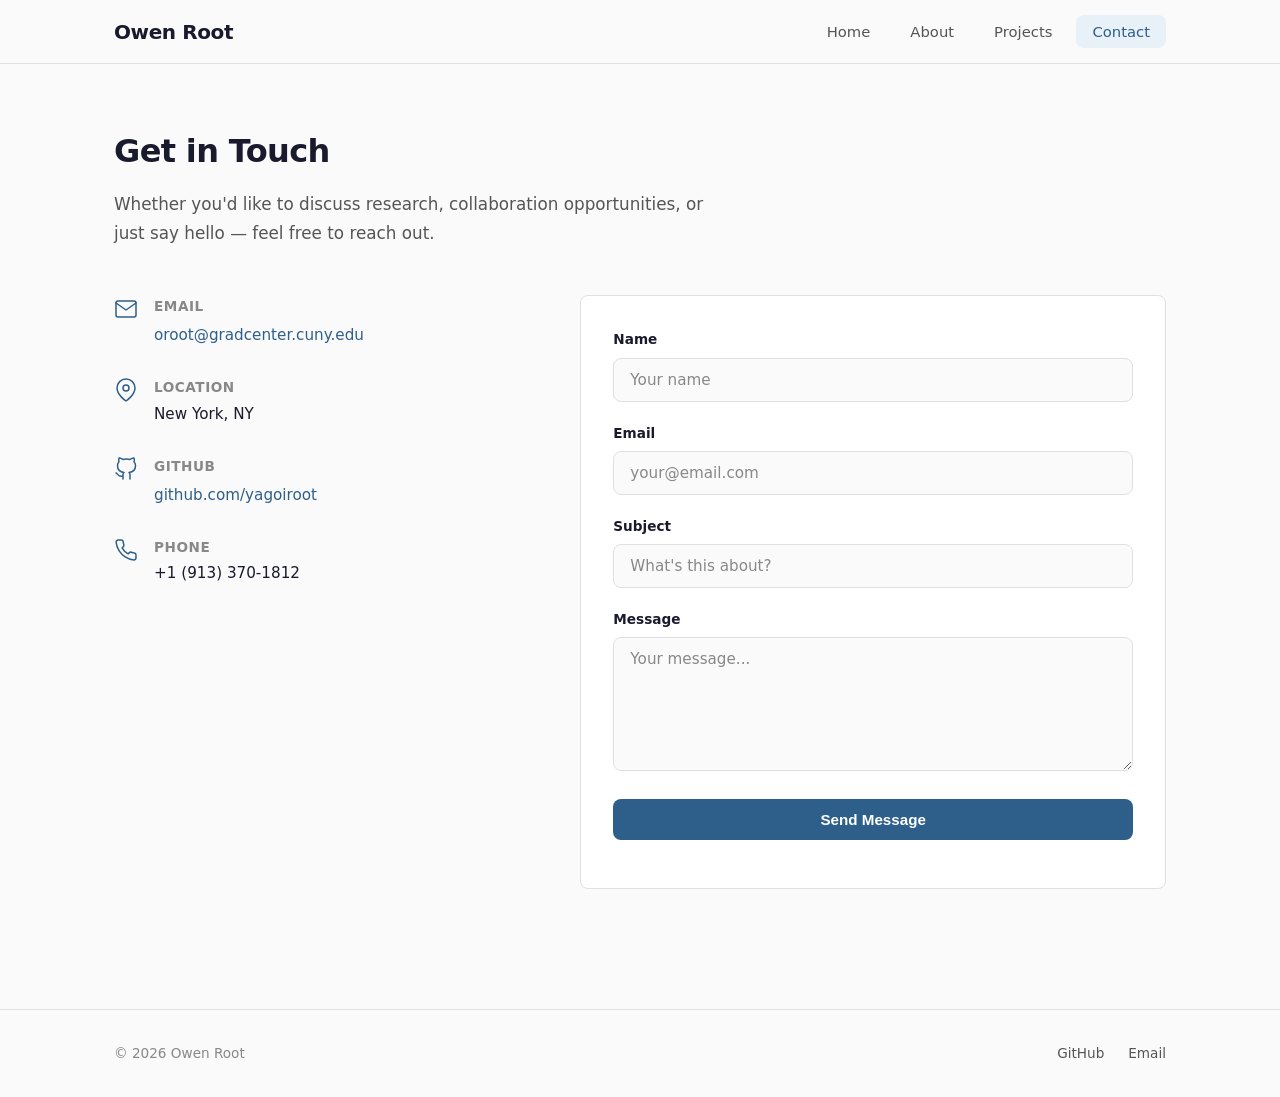
==== contact.html @ 1e45d438 "Add files via upload" ====
<!DOCTYPE html>
<html lang="en">
<head>
  <meta charset="UTF-8">
  <meta name="viewport" content="width=device-width, initial-scale=1.0">
  <title>Contact — Owen Root</title>
  <link rel="stylesheet" href="styles.css">
</head>
<body>
  <nav class="navbar" id="navbar">
    <div class="nav-container">
      <a href="index.html" class="nav-logo">Owen Root</a>
      <button class="nav-toggle" id="nav-toggle" aria-label="Toggle navigation">
        <span></span>
        <span></span>
        <span></span>
      </button>
      <ul class="nav-links" id="nav-links">
        <li><a href="index.html">Home</a></li>
        <li><a href="index.html#about">About</a></li>
        <li><a href="projects.html">Projects</a></li>
        <li><a href="contact.html" class="active">Contact</a></li>
      </ul>
    </div>
  </nav>

  <section class="contact-page">
    <div class="container">
      <h2 class="section-title">Get in Touch</h2>
      <p class="section-subtitle">
        Whether you'd like to discuss research, collaboration opportunities, or
        just say hello — feel free to reach out.
      </p>

      <div class="contact-grid">
        <div class="contact-info">
          <div class="contact-item">
            <svg viewBox="0 0 24 24" fill="none" stroke="currentColor" stroke-width="1.5" stroke-linecap="round" stroke-linejoin="round">
              <path d="M4 4h16c1.1 0 2 .9 2 2v12c0 1.1-.9 2-2 2H4c-1.1 0-2-.9-2-2V6c0-1.1.9-2 2-2z"/>
              <polyline points="22,6 12,13 2,6"/>
            </svg>
            <div>
              <h4>Email</h4>
              <a href="mailto:oroot@gradcenter.cuny.edu">oroot@gradcenter.cuny.edu</a>
            </div>
          </div>

          <div class="contact-item">
            <svg viewBox="0 0 24 24" fill="none" stroke="currentColor" stroke-width="1.5" stroke-linecap="round" stroke-linejoin="round">
              <path d="M21 10c0 7-9 13-9 13s-9-6-9-13a9 9 0 0 1 18 0z"/>
              <circle cx="12" cy="10" r="3"/>
            </svg>
            <div>
              <h4>Location</h4>
              <p>New York, NY</p>
            </div>
          </div>

          <div class="contact-item">
            <svg viewBox="0 0 24 24" fill="none" stroke="currentColor" stroke-width="1.5" stroke-linecap="round" stroke-linejoin="round">
              <path d="M9 19c-5 1.5-5-2.5-7-3m14 6v-3.87a3.37 3.37 0 0 0-.94-2.61c3.14-.35 6.44-1.54 6.44-7A5.44 5.44 0 0 0 20 4.77 5.07 5.07 0 0 0 19.91 1S18.73.65 16 2.48a13.38 13.38 0 0 0-7 0C6.27.65 5.09 1 5.09 1A5.07 5.07 0 0 0 5 4.77a5.44 5.44 0 0 0-1.5 3.78c0 5.42 3.3 6.61 6.44 7A3.37 3.37 0 0 0 9 18.13V22"/>
            </svg>
            <div>
              <h4>GitHub</h4>
              <a href="https://github.com/yagoiroot" target="_blank" rel="noopener">github.com/yagoiroot</a>
            </div>
          </div>

          <div class="contact-item">
            <svg viewBox="0 0 24 24" fill="none" stroke="currentColor" stroke-width="1.5" stroke-linecap="round" stroke-linejoin="round">
              <path d="M22 16.92v3a2 2 0 0 1-2.18 2 19.79 19.79 0 0 1-8.63-3.07 19.5 19.5 0 0 1-6-6A19.79 19.79 0 0 1 2.12 4.18 2 2 0 0 1 4.11 2h3a2 2 0 0 1 2 1.72c.127.96.362 1.903.7 2.81a2 2 0 0 1-.45 2.11L8.09 9.91a16 16 0 0 0 6 6l1.27-1.27a2 2 0 0 1 2.11-.45c.907.338 1.85.573 2.81.7A2 2 0 0 1 22 16.92z"/>
            </svg>
            <div>
              <h4>Phone</h4>
              <p>+1 (913) 370-1812</p>
            </div>
          </div>
        </div>

        <form class="contact-form" id="contact-form">
          <div class="form-group">
            <label for="name">Name</label>
            <input type="text" id="name" name="name" required placeholder="Your name">
          </div>
          <div class="form-group">
            <label for="email">Email</label>
            <input type="email" id="email" name="email" required placeholder="your@email.com">
          </div>
          <div class="form-group">
            <label for="subject">Subject</label>
            <input type="text" id="subject" name="subject" required placeholder="What's this about?">
          </div>
          <div class="form-group">
            <label for="message">Message</label>
            <textarea id="message" name="message" rows="6" required placeholder="Your message..."></textarea>
          </div>
          <button type="submit" class="btn btn-primary btn-full">Send Message</button>
          <div class="form-status" id="form-status"></div>
        </form>
      </div>
    </div>
  </section>

  <footer class="footer">
    <div class="container">
      <div class="footer-content">
        <p>&copy; 2026 Owen Root</p>
        <div class="footer-links">
          <a href="https://github.com/yagoiroot" target="_blank" rel="noopener">GitHub</a>
          <a href="mailto:oroot@gradcenter.cuny.edu">Email</a>
        </div>
      </div>
    </div>
  </footer>

  <script src="main.js"></script>
</body>
</html>
---- styles.css ----
/* ===== Reset & Base ===== */
*,
*::before,
*::after {
  margin: 0;
  padding: 0;
  box-sizing: border-box;
}

:root {
  --color-bg: #fafafa;
  --color-surface: #ffffff;
  --color-text: #1a1a2e;
  --color-text-secondary: #555;
  --color-accent: #2d5f8a;
  --color-accent-light: #3a7cb8;
  --color-accent-subtle: #e8f0f8;
  --color-border: #e0e0e0;
  --color-muted: #888;
  --font-sans: 'Segoe UI', system-ui, -apple-system, sans-serif;
  --font-mono: 'Consolas', 'Fira Code', monospace;
  --max-width: 1100px;
  --nav-height: 64px;
  --radius: 8px;
  --shadow-sm: 0 1px 3px rgba(0,0,0,0.06);
  --shadow-md: 0 4px 12px rgba(0,0,0,0.08);
  --shadow-lg: 0 8px 30px rgba(0,0,0,0.1);
  --transition: 0.25s ease;
}

html {
  scroll-behavior: smooth;
  font-size: 16px;
}

body {
  font-family: var(--font-sans);
  color: var(--color-text);
  background: var(--color-bg);
  line-height: 1.7;
  -webkit-font-smoothing: antialiased;
}

a {
  color: var(--color-accent);
  text-decoration: none;
  transition: color var(--transition);
}

a:hover {
  color: var(--color-accent-light);
}

img {
  max-width: 100%;
  display: block;
}

.container {
  width: 100%;
  max-width: var(--max-width);
  margin: 0 auto;
  padding: 0 24px;
}

/* ===== Navbar ===== */
.navbar {
  position: fixed;
  top: 0;
  left: 0;
  right: 0;
  height: var(--nav-height);
  background: rgba(250, 250, 250, 0.92);
  backdrop-filter: blur(12px);
  -webkit-backdrop-filter: blur(12px);
  border-bottom: 1px solid var(--color-border);
  z-index: 1000;
  transition: box-shadow var(--transition);
}

.navbar.scrolled {
  box-shadow: var(--shadow-sm);
}

.nav-container {
  max-width: var(--max-width);
  margin: 0 auto;
  padding: 0 24px;
  height: 100%;
  display: flex;
  align-items: center;
  justify-content: space-between;
}

.nav-logo {
  font-size: 1.25rem;
  font-weight: 700;
  color: var(--color-text);
  letter-spacing: -0.02em;
}

.nav-logo:hover {
  color: var(--color-accent);
}

.nav-links {
  display: flex;
  list-style: none;
  gap: 8px;
}

.nav-links a {
  padding: 8px 16px;
  border-radius: var(--radius);
  color: var(--color-text-secondary);
  font-size: 0.925rem;
  font-weight: 500;
  transition: all var(--transition);
}

.nav-links a:hover,
.nav-links a.active {
  color: var(--color-accent);
  background: var(--color-accent-subtle);
}

.nav-toggle {
  display: none;
  flex-direction: column;
  gap: 5px;
  background: none;
  border: none;
  cursor: pointer;
  padding: 4px;
}

.nav-toggle span {
  display: block;
  width: 24px;
  height: 2px;
  background: var(--color-text);
  border-radius: 2px;
  transition: all var(--transition);
}

/* ===== Hero ===== */
.hero {
  min-height: 100vh;
  display: flex;
  align-items: center;
  justify-content: center;
  padding: calc(var(--nav-height) + 40px) 24px 80px;
  background: linear-gradient(168deg, var(--color-bg) 0%, var(--color-accent-subtle) 100%);
}

.hero-content {
  max-width: 720px;
  text-align: center;
}

.hero-greeting {
  font-size: 1.1rem;
  color: var(--color-accent);
  font-weight: 500;
  margin-bottom: 8px;
  letter-spacing: 0.03em;
}

.hero-name {
  font-size: clamp(2.5rem, 6vw, 4rem);
  font-weight: 800;
  letter-spacing: -0.03em;
  line-height: 1.1;
  margin-bottom: 16px;
  color: var(--color-text);
}

.hero-tagline {
  font-size: 1.2rem;
  color: var(--color-text-secondary);
  margin-bottom: 20px;
  font-weight: 400;
}

.hero-summary {
  font-size: 1.05rem;
  color: var(--color-muted);
  max-width: 560px;
  margin: 0 auto 32px;
  line-height: 1.8;
}

.hero-buttons {
  display: flex;
  gap: 16px;
  justify-content: center;
  flex-wrap: wrap;
}

/* ===== Buttons ===== */
.btn {
  display: inline-block;
  padding: 12px 28px;
  border-radius: var(--radius);
  font-size: 0.95rem;
  font-weight: 600;
  cursor: pointer;
  border: none;
  transition: all var(--transition);
  text-align: center;
}

.btn-primary {
  background: var(--color-accent);
  color: #fff;
}

.btn-primary:hover {
  background: var(--color-accent-light);
  color: #fff;
  transform: translateY(-1px);
  box-shadow: var(--shadow-md);
}

.btn-secondary {
  background: transparent;
  color: var(--color-accent);
  border: 2px solid var(--color-accent);
}

.btn-secondary:hover {
  background: var(--color-accent);
  color: #fff;
  transform: translateY(-1px);
}

.btn-full {
  width: 100%;
}

/* ===== Section Styles ===== */
.section-title {
  font-size: 2rem;
  font-weight: 700;
  letter-spacing: -0.02em;
  margin-bottom: 12px;
  color: var(--color-text);
}

.section-subtitle {
  font-size: 1.05rem;
  color: var(--color-text-secondary);
  max-width: 600px;
  margin-bottom: 48px;
  line-height: 1.7;
}

/* ===== About Section ===== */
.about {
  padding: 100px 0 80px;
}

.about-grid {
  display: grid;
  grid-template-columns: 1fr 1fr;
  gap: 48px;
  margin-bottom: 64px;
}

.about-text p {
  margin-bottom: 16px;
  color: var(--color-text-secondary);
  line-height: 1.8;
}

.detail-card {
  background: var(--color-surface);
  border: 1px solid var(--color-border);
  border-radius: var(--radius);
  padding: 24px;
  margin-bottom: 20px;
}

.detail-card h3 {
  font-size: 1rem;
  font-weight: 700;
  margin-bottom: 12px;
  color: var(--color-text);
  text-transform: uppercase;
  letter-spacing: 0.04em;
  font-size: 0.8rem;
}

.detail-item {
  margin-bottom: 12px;
}

.detail-item:last-child {
  margin-bottom: 0;
}

.detail-label {
  display: block;
  font-weight: 600;
  font-size: 0.95rem;
}

.detail-meta {
  display: block;
  font-size: 0.85rem;
  color: var(--color-muted);
}

.skills-list {
  display: flex;
  flex-wrap: wrap;
  gap: 8px;
}

.skill-tag {
  display: inline-block;
  padding: 4px 12px;
  background: var(--color-accent-subtle);
  color: var(--color-accent);
  border-radius: 20px;
  font-size: 0.82rem;
  font-weight: 500;
}

.interests-list {
  list-style: none;
  display: grid;
  grid-template-columns: 1fr 1fr;
  gap: 6px;
}

.interests-list li {
  font-size: 0.9rem;
  color: var(--color-text-secondary);
  padding-left: 16px;
  position: relative;
}

.interests-list li::before {
  content: '';
  position: absolute;
  left: 0;
  top: 10px;
  width: 6px;
  height: 6px;
  border-radius: 50%;
  background: var(--color-accent);
}

/* ===== Publications ===== */
.publications {
  margin-bottom: 64px;
}

.publications h3 {
  font-size: 1.3rem;
  font-weight: 700;
  margin-bottom: 24px;
}

.pub-list {
  list-style: none;
}

.pub-item {
  padding: 16px 0;
  border-bottom: 1px solid var(--color-border);
  font-size: 0.95rem;
  line-height: 1.7;
}

.pub-item:last-child {
  border-bottom: none;
}

/* ===== Experience Timeline ===== */
.experience h3 {
  font-size: 1.3rem;
  font-weight: 700;
  margin-bottom: 32px;
}

.timeline {
  position: relative;
  padding-left: 32px;
}

.timeline::before {
  content: '';
  position: absolute;
  left: 7px;
  top: 4px;
  bottom: 4px;
  width: 2px;
  background: var(--color-border);
}

.timeline-item {
  position: relative;
  margin-bottom: 32px;
}

.timeline-item:last-child {
  margin-bottom: 0;
}

.timeline-marker {
  position: absolute;
  left: -32px;
  top: 6px;
  width: 16px;
  height: 16px;
  border-radius: 50%;
  background: var(--color-surface);
  border: 3px solid var(--color-accent);
  z-index: 1;
}

.timeline-content h4 {
  font-size: 1.05rem;
  font-weight: 600;
  margin-bottom: 4px;
}

.timeline-meta {
  font-size: 0.85rem;
  color: var(--color-muted);
  margin-bottom: 8px;
}

.timeline-content > p:last-child {
  color: var(--color-text-secondary);
  font-size: 0.95rem;
}

/* ===== Projects Page ===== */
.projects-page {
  padding: calc(var(--nav-height) + 60px) 0 80px;
}

.projects-grid {
  display: grid;
  grid-template-columns: repeat(auto-fill, minmax(320px, 1fr));
  gap: 24px;
}

.project-card {
  background: var(--color-surface);
  border: 1px solid var(--color-border);
  border-radius: var(--radius);
  padding: 28px;
  transition: all var(--transition);
  display: flex;
  flex-direction: column;
}

.project-card:hover {
  transform: translateY(-3px);
  box-shadow: var(--shadow-lg);
  border-color: var(--color-accent);
}

.project-icon {
  width: 44px;
  height: 44px;
  margin-bottom: 16px;
  color: var(--color-accent);
}

.project-icon svg {
  width: 100%;
  height: 100%;
}

.project-card h3 {
  font-size: 1.1rem;
  font-weight: 700;
  margin-bottom: 10px;
}

.project-description {
  font-size: 0.92rem;
  color: var(--color-text-secondary);
  line-height: 1.7;
  margin-bottom: 16px;
  flex: 1;
}

.project-tags {
  display: flex;
  flex-wrap: wrap;
  gap: 6px;
  margin-bottom: 12px;
}

.tag {
  display: inline-block;
  padding: 3px 10px;
  background: var(--color-accent-subtle);
  color: var(--color-accent);
  border-radius: 14px;
  font-size: 0.75rem;
  font-weight: 500;
}

.project-link {
  font-size: 0.88rem;
  font-weight: 600;
  color: var(--color-accent);
  margin-top: auto;
}

.project-link:hover {
  text-decoration: underline;
}

/* ===== Contact Page ===== */
.contact-page {
  padding: calc(var(--nav-height) + 60px) 0 80px;
}

.contact-grid {
  display: grid;
  grid-template-columns: 1fr 1.4fr;
  gap: 48px;
  align-items: start;
}

.contact-item {
  display: flex;
  gap: 16px;
  align-items: flex-start;
  margin-bottom: 28px;
}

.contact-item svg {
  width: 24px;
  height: 24px;
  flex-shrink: 0;
  color: var(--color-accent);
  margin-top: 2px;
}

.contact-item h4 {
  font-size: 0.85rem;
  text-transform: uppercase;
  letter-spacing: 0.04em;
  color: var(--color-muted);
  margin-bottom: 2px;
}

.contact-item p,
.contact-item a {
  font-size: 0.95rem;
}

/* ===== Contact Form ===== */
.contact-form {
  background: var(--color-surface);
  border: 1px solid var(--color-border);
  border-radius: var(--radius);
  padding: 32px;
}

.form-group {
  margin-bottom: 20px;
}

.form-group label {
  display: block;
  font-size: 0.85rem;
  font-weight: 600;
  margin-bottom: 6px;
  color: var(--color-text);
}

.form-group input,
.form-group textarea {
  width: 100%;
  padding: 12px 16px;
  border: 1px solid var(--color-border);
  border-radius: var(--radius);
  font-family: var(--font-sans);
  font-size: 0.95rem;
  color: var(--color-text);
  background: var(--color-bg);
  transition: border-color var(--transition), box-shadow var(--transition);
  outline: none;
}

.form-group input:focus,
.form-group textarea:focus {
  border-color: var(--color-accent);
  box-shadow: 0 0 0 3px rgba(45, 95, 138, 0.12);
}

.form-group input::placeholder,
.form-group textarea::placeholder {
  color: var(--color-muted);
}

.form-group textarea {
  resize: vertical;
  min-height: 120px;
}

.form-status {
  margin-top: 16px;
  font-size: 0.9rem;
  text-align: center;
}

.form-status.success {
  color: #2e7d32;
}

.form-status.error {
  color: #c62828;
}

/* ===== Footer ===== */
.footer {
  border-top: 1px solid var(--color-border);
  padding: 32px 0;
  margin-top: 40px;
}

.footer-content {
  display: flex;
  justify-content: space-between;
  align-items: center;
}

.footer-content p {
  font-size: 0.85rem;
  color: var(--color-muted);
}

.footer-links {
  display: flex;
  gap: 24px;
}

.footer-links a {
  font-size: 0.85rem;
  color: var(--color-text-secondary);
}

.footer-links a:hover {
  color: var(--color-accent);
}

/* ===== Animations ===== */
.fade-in {
  opacity: 0;
  transform: translateY(20px);
  transition: opacity 0.6s ease, transform 0.6s ease;
}

.fade-in.visible {
  opacity: 1;
  transform: translateY(0);
}

/* ===== Responsive ===== */
@media (max-width: 768px) {
  .nav-toggle {
    display: flex;
  }

  .nav-links {
    position: fixed;
    top: var(--nav-height);
    left: 0;
    right: 0;
    background: rgba(250, 250, 250, 0.98);
    backdrop-filter: blur(12px);
    flex-direction: column;
    padding: 16px 24px;
    border-bottom: 1px solid var(--color-border);
    transform: translateY(-100%);
    opacity: 0;
    pointer-events: none;
    transition: all var(--transition);
  }

  .nav-links.open {
    transform: translateY(0);
    opacity: 1;
    pointer-events: all;
  }

  .about-grid {
    grid-template-columns: 1fr;
    gap: 32px;
  }

  .interests-list {
    grid-template-columns: 1fr;
  }

  .contact-grid {
    grid-template-columns: 1fr;
  }

  .projects-grid {
    grid-template-columns: 1fr;
  }

  .footer-content {
    flex-direction: column;
    gap: 12px;
    text-align: center;
  }

  .hero {
    padding: calc(var(--nav-height) + 24px) 24px 60px;
    min-height: auto;
  }

  .hero-name {
    font-size: 2.4rem;
  }
}

@media (max-width: 480px) {
  .hero-buttons {
    flex-direction: column;
    align-items: stretch;
  }

  .section-title {
    font-size: 1.6rem;
  }

  .contact-form {
    padding: 20px;
  }
}
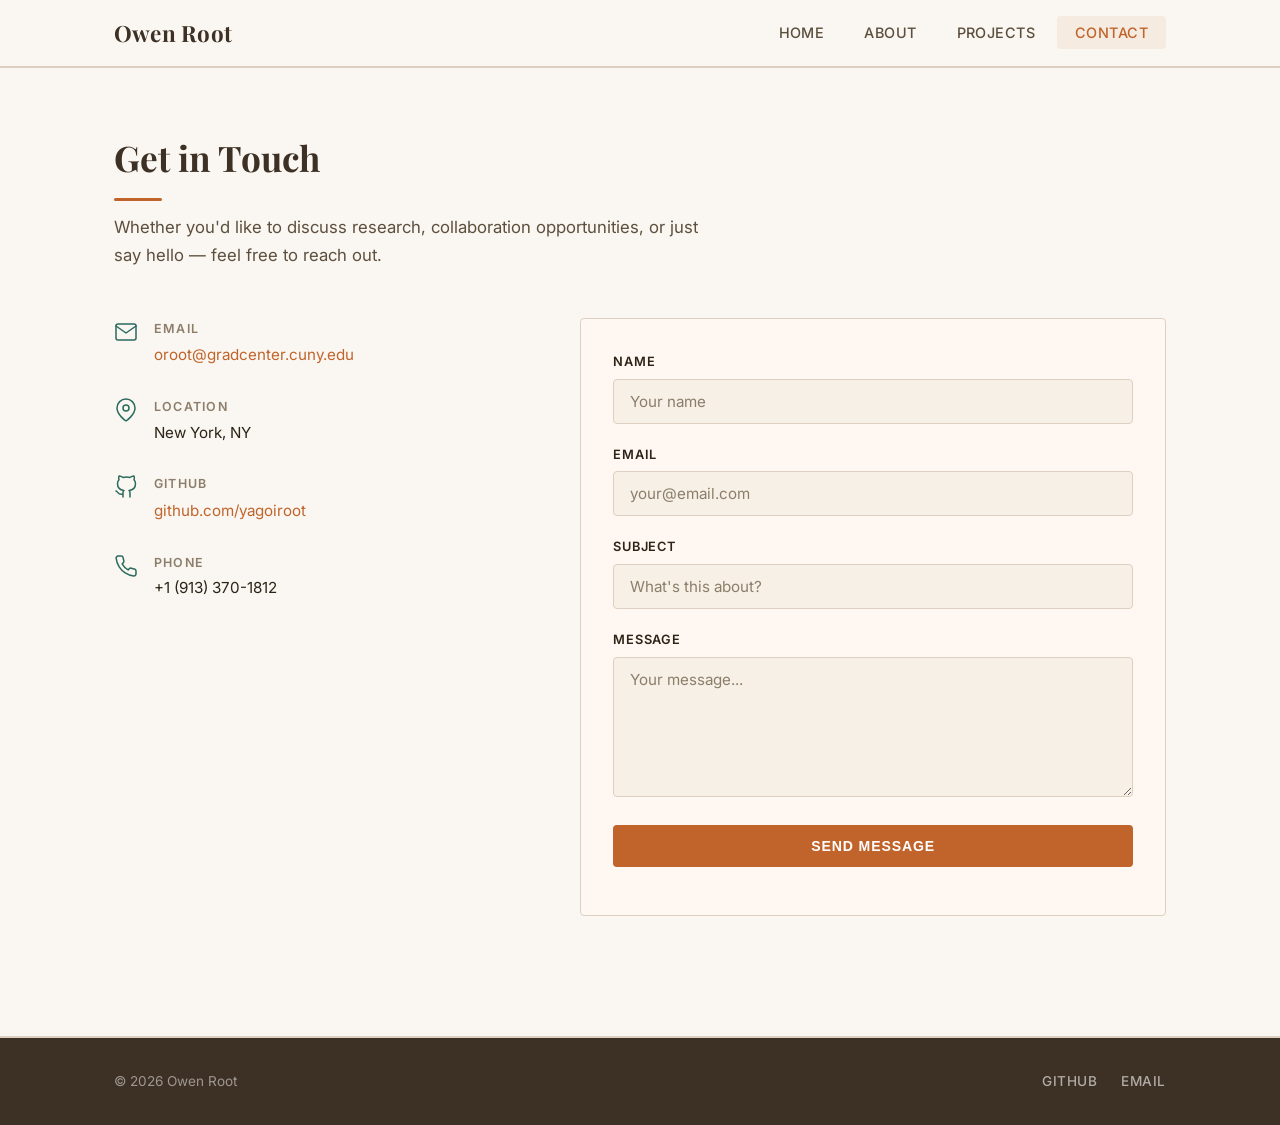
==== commit 3b0d81e6: "Add files via upload" ====
--- a/contact.html
+++ b/contact.html
@@ -4,6 +4,9 @@
   <meta charset="UTF-8">
   <meta name="viewport" content="width=device-width, initial-scale=1.0">
   <title>Contact — Owen Root</title>
+  <link rel="preconnect" href="https://fonts.googleapis.com">
+  <link rel="preconnect" href="https://fonts.gstatic.com" crossorigin>
+  <link href="https://fonts.googleapis.com/css2?family=Inter:wght@400;500;600;700&family=Playfair+Display:ital,wght@0,400;0,600;0,700;1,400&display=swap" rel="stylesheet">
   <link rel="stylesheet" href="styles.css">
 </head>
 <body>
--- a/styles.css
+++ b/styles.css
@@ -8,24 +8,31 @@
 }
 
 :root {
-  --color-bg: #fafafa;
-  --color-surface: #ffffff;
-  --color-text: #1a1a2e;
-  --color-text-secondary: #555;
-  --color-accent: #2d5f8a;
-  --color-accent-light: #3a7cb8;
-  --color-accent-subtle: #e8f0f8;
-  --color-border: #e0e0e0;
-  --color-muted: #888;
-  --font-sans: 'Segoe UI', system-ui, -apple-system, sans-serif;
+  /* Mid-century modern warm palette */
+  --color-bg: #faf6f1;
+  --color-surface: #fff8f2;
+  --color-text: #2c2416;
+  --color-text-secondary: #5c4f3d;
+  --color-accent: #c0642b;
+  --color-accent-light: #d4783f;
+  --color-accent-subtle: #f5ebe0;
+  --color-border: #ddd0c0;
+  --color-muted: #8c7e6a;
+  --color-warm-dark: #3d3024;
+  --color-teal: #2a6b5e;
+  --color-teal-light: #3a8b7a;
+  --color-mustard: #c9a227;
+  --color-cream: #f7f0e6;
+  --font-serif: 'Playfair Display', Georgia, 'Times New Roman', serif;
+  --font-sans: 'Inter', 'Segoe UI', system-ui, -apple-system, sans-serif;
   --font-mono: 'Consolas', 'Fira Code', monospace;
   --max-width: 1100px;
-  --nav-height: 64px;
-  --radius: 8px;
-  --shadow-sm: 0 1px 3px rgba(0,0,0,0.06);
-  --shadow-md: 0 4px 12px rgba(0,0,0,0.08);
-  --shadow-lg: 0 8px 30px rgba(0,0,0,0.1);
-  --transition: 0.25s ease;
+  --nav-height: 68px;
+  --radius: 4px;
+  --shadow-sm: 0 1px 4px rgba(44, 36, 22, 0.06);
+  --shadow-md: 0 4px 16px rgba(44, 36, 22, 0.1);
+  --shadow-lg: 0 8px 32px rgba(44, 36, 22, 0.12);
+  --transition: 0.3s ease;
 }
 
 html {
@@ -70,10 +77,10 @@
   left: 0;
   right: 0;
   height: var(--nav-height);
-  background: rgba(250, 250, 250, 0.92);
-  backdrop-filter: blur(12px);
-  -webkit-backdrop-filter: blur(12px);
-  border-bottom: 1px solid var(--color-border);
+  background: rgba(250, 246, 241, 0.95);
+  backdrop-filter: blur(10px);
+  -webkit-backdrop-filter: blur(10px);
+  border-bottom: 2px solid var(--color-border);
   z-index: 1000;
   transition: box-shadow var(--transition);
 }
@@ -93,10 +100,11 @@
 }
 
 .nav-logo {
-  font-size: 1.25rem;
+  font-family: var(--font-serif);
+  font-size: 1.4rem;
   font-weight: 700;
-  color: var(--color-text);
-  letter-spacing: -0.02em;
+  color: var(--color-warm-dark);
+  letter-spacing: 0.01em;
 }
 
 .nav-logo:hover {
@@ -106,15 +114,17 @@
 .nav-links {
   display: flex;
   list-style: none;
-  gap: 8px;
+  gap: 4px;
 }
 
 .nav-links a {
-  padding: 8px 16px;
+  padding: 8px 18px;
   border-radius: var(--radius);
   color: var(--color-text-secondary);
-  font-size: 0.925rem;
+  font-size: 0.9rem;
   font-weight: 500;
+  letter-spacing: 0.03em;
+  text-transform: uppercase;
   transition: all var(--transition);
 }
 
@@ -138,8 +148,8 @@
   display: block;
   width: 24px;
   height: 2px;
-  background: var(--color-text);
-  border-radius: 2px;
+  background: var(--color-warm-dark);
+  border-radius: 1px;
   transition: all var(--transition);
 }
 
@@ -150,43 +160,76 @@
   align-items: center;
   justify-content: center;
   padding: calc(var(--nav-height) + 40px) 24px 80px;
-  background: linear-gradient(168deg, var(--color-bg) 0%, var(--color-accent-subtle) 100%);
+  background: var(--color-cream);
+  position: relative;
+  overflow: hidden;
+}
+
+/* Geometric decorative elements */
+.hero::before {
+  content: '';
+  position: absolute;
+  top: 12%;
+  right: 8%;
+  width: 200px;
+  height: 200px;
+  border: 3px solid var(--color-accent);
+  border-radius: 50%;
+  opacity: 0.12;
+}
+
+.hero::after {
+  content: '';
+  position: absolute;
+  bottom: 15%;
+  left: 6%;
+  width: 120px;
+  height: 120px;
+  background: var(--color-mustard);
+  opacity: 0.08;
+  transform: rotate(45deg);
 }
 
 .hero-content {
   max-width: 720px;
   text-align: center;
+  position: relative;
+  z-index: 1;
 }
 
 .hero-greeting {
-  font-size: 1.1rem;
+  font-family: var(--font-sans);
+  font-size: 0.9rem;
   color: var(--color-accent);
-  font-weight: 500;
-  margin-bottom: 8px;
-  letter-spacing: 0.03em;
+  font-weight: 600;
+  margin-bottom: 12px;
+  letter-spacing: 0.15em;
+  text-transform: uppercase;
 }
 
 .hero-name {
-  font-size: clamp(2.5rem, 6vw, 4rem);
-  font-weight: 800;
-  letter-spacing: -0.03em;
+  font-family: var(--font-serif);
+  font-size: clamp(2.8rem, 6vw, 4.5rem);
+  font-weight: 700;
+  letter-spacing: -0.01em;
   line-height: 1.1;
-  margin-bottom: 16px;
-  color: var(--color-text);
+  margin-bottom: 20px;
+  color: var(--color-warm-dark);
 }
 
 .hero-tagline {
-  font-size: 1.2rem;
+  font-size: 1.15rem;
   color: var(--color-text-secondary);
   margin-bottom: 20px;
   font-weight: 400;
+  font-style: italic;
 }
 
 .hero-summary {
-  font-size: 1.05rem;
+  font-size: 1.02rem;
   color: var(--color-muted);
-  max-width: 560px;
-  margin: 0 auto 32px;
+  max-width: 540px;
+  margin: 0 auto 36px;
   line-height: 1.8;
 }
 
@@ -200,14 +243,16 @@
 /* ===== Buttons ===== */
 .btn {
   display: inline-block;
-  padding: 12px 28px;
+  padding: 13px 30px;
   border-radius: var(--radius);
-  font-size: 0.95rem;
+  font-size: 0.88rem;
   font-weight: 600;
   cursor: pointer;
   border: none;
   transition: all var(--transition);
   text-align: center;
+  letter-spacing: 0.06em;
+  text-transform: uppercase;
 }
 
 .btn-primary {
@@ -218,7 +263,7 @@
 .btn-primary:hover {
   background: var(--color-accent-light);
   color: #fff;
-  transform: translateY(-1px);
+  transform: translateY(-2px);
   box-shadow: var(--shadow-md);
 }
 
@@ -231,7 +276,7 @@
 .btn-secondary:hover {
   background: var(--color-accent);
   color: #fff;
-  transform: translateY(-1px);
+  transform: translateY(-2px);
 }
 
 .btn-full {
@@ -240,11 +285,24 @@
 
 /* ===== Section Styles ===== */
 .section-title {
-  font-size: 2rem;
+  font-family: var(--font-serif);
+  font-size: 2.2rem;
   font-weight: 700;
-  letter-spacing: -0.02em;
+  letter-spacing: 0;
   margin-bottom: 12px;
-  color: var(--color-text);
+  color: var(--color-warm-dark);
+  position: relative;
+  display: inline-block;
+}
+
+.section-title::after {
+  content: '';
+  display: block;
+  width: 48px;
+  height: 3px;
+  background: var(--color-accent);
+  margin-top: 10px;
+  border-radius: 2px;
 }
 
 .section-subtitle {
@@ -258,6 +316,7 @@
 /* ===== About Section ===== */
 .about {
   padding: 100px 0 80px;
+  background: var(--color-bg);
 }
 
 .about-grid {
@@ -270,25 +329,26 @@
 .about-text p {
   margin-bottom: 16px;
   color: var(--color-text-secondary);
-  line-height: 1.8;
+  line-height: 1.85;
 }
 
 .detail-card {
   background: var(--color-surface);
   border: 1px solid var(--color-border);
+  border-left: 4px solid var(--color-accent);
   border-radius: var(--radius);
   padding: 24px;
   margin-bottom: 20px;
 }
 
 .detail-card h3 {
-  font-size: 1rem;
+  font-family: var(--font-sans);
+  font-size: 0.75rem;
   font-weight: 700;
-  margin-bottom: 12px;
-  color: var(--color-text);
+  margin-bottom: 14px;
+  color: var(--color-accent);
   text-transform: uppercase;
-  letter-spacing: 0.04em;
-  font-size: 0.8rem;
+  letter-spacing: 0.1em;
 }
 
 .detail-item {
@@ -303,6 +363,7 @@
   display: block;
   font-weight: 600;
   font-size: 0.95rem;
+  color: var(--color-warm-dark);
 }
 
 .detail-meta {
@@ -319,25 +380,27 @@
 
 .skill-tag {
   display: inline-block;
-  padding: 4px 12px;
+  padding: 5px 14px;
   background: var(--color-accent-subtle);
   color: var(--color-accent);
-  border-radius: 20px;
+  border-radius: var(--radius);
   font-size: 0.82rem;
-  font-weight: 500;
+  font-weight: 600;
+  letter-spacing: 0.02em;
+  border: 1px solid rgba(192, 100, 43, 0.15);
 }
 
 .interests-list {
   list-style: none;
   display: grid;
   grid-template-columns: 1fr 1fr;
-  gap: 6px;
+  gap: 8px;
 }
 
 .interests-list li {
   font-size: 0.9rem;
   color: var(--color-text-secondary);
-  padding-left: 16px;
+  padding-left: 20px;
   position: relative;
 }
 
@@ -345,11 +408,11 @@
   content: '';
   position: absolute;
   left: 0;
-  top: 10px;
-  width: 6px;
-  height: 6px;
-  border-radius: 50%;
-  background: var(--color-accent);
+  top: 9px;
+  width: 8px;
+  height: 8px;
+  background: var(--color-mustard);
+  transform: rotate(45deg);
 }
 
 /* ===== Publications ===== */
@@ -358,9 +421,11 @@
 }
 
 .publications h3 {
-  font-size: 1.3rem;
+  font-family: var(--font-serif);
+  font-size: 1.4rem;
   font-weight: 700;
   margin-bottom: 24px;
+  color: var(--color-warm-dark);
 }
 
 .pub-list {
@@ -368,7 +433,7 @@
 }
 
 .pub-item {
-  padding: 16px 0;
+  padding: 18px 0;
   border-bottom: 1px solid var(--color-border);
   font-size: 0.95rem;
   line-height: 1.7;
@@ -380,20 +445,22 @@
 
 /* ===== Experience Timeline ===== */
 .experience h3 {
-  font-size: 1.3rem;
+  font-family: var(--font-serif);
+  font-size: 1.4rem;
   font-weight: 700;
   margin-bottom: 32px;
+  color: var(--color-warm-dark);
 }
 
 .timeline {
   position: relative;
-  padding-left: 32px;
+  padding-left: 36px;
 }
 
 .timeline::before {
   content: '';
   position: absolute;
-  left: 7px;
+  left: 8px;
   top: 4px;
   bottom: 4px;
   width: 2px;
@@ -402,7 +469,7 @@
 
 .timeline-item {
   position: relative;
-  margin-bottom: 32px;
+  margin-bottom: 36px;
 }
 
 .timeline-item:last-child {
@@ -411,26 +478,28 @@
 
 .timeline-marker {
   position: absolute;
-  left: -32px;
+  left: -36px;
   top: 6px;
-  width: 16px;
-  height: 16px;
-  border-radius: 50%;
-  background: var(--color-surface);
-  border: 3px solid var(--color-accent);
+  width: 18px;
+  height: 18px;
+  background: var(--color-accent);
+  transform: rotate(45deg);
   z-index: 1;
 }
 
 .timeline-content h4 {
-  font-size: 1.05rem;
+  font-family: var(--font-serif);
+  font-size: 1.1rem;
   font-weight: 600;
   margin-bottom: 4px;
+  color: var(--color-warm-dark);
 }
 
 .timeline-meta {
   font-size: 0.85rem;
   color: var(--color-muted);
   margin-bottom: 8px;
+  font-style: italic;
 }
 
 .timeline-content > p:last-child {
@@ -457,19 +526,36 @@
   transition: all var(--transition);
   display: flex;
   flex-direction: column;
+  position: relative;
+  overflow: hidden;
+}
+
+.project-card::before {
+  content: '';
+  position: absolute;
+  top: 0;
+  left: 0;
+  right: 0;
+  height: 4px;
+  background: linear-gradient(90deg, var(--color-accent), var(--color-mustard));
+  opacity: 0;
+  transition: opacity var(--transition);
 }
 
 .project-card:hover {
-  transform: translateY(-3px);
+  transform: translateY(-4px);
   box-shadow: var(--shadow-lg);
-  border-color: var(--color-accent);
+}
+
+.project-card:hover::before {
+  opacity: 1;
 }
 
 .project-icon {
   width: 44px;
   height: 44px;
   margin-bottom: 16px;
-  color: var(--color-accent);
+  color: var(--color-teal);
 }
 
 .project-icon svg {
@@ -478,9 +564,11 @@
 }
 
 .project-card h3 {
+  font-family: var(--font-serif);
   font-size: 1.1rem;
   font-weight: 700;
   margin-bottom: 10px;
+  color: var(--color-warm-dark);
 }
 
 .project-description {
@@ -503,19 +591,22 @@
   padding: 3px 10px;
   background: var(--color-accent-subtle);
   color: var(--color-accent);
-  border-radius: 14px;
+  border-radius: var(--radius);
   font-size: 0.75rem;
-  font-weight: 500;
+  font-weight: 600;
+  letter-spacing: 0.02em;
 }
 
 .project-link {
   font-size: 0.88rem;
   font-weight: 600;
-  color: var(--color-accent);
+  color: var(--color-teal);
   margin-top: auto;
+  letter-spacing: 0.02em;
 }
 
 .project-link:hover {
+  color: var(--color-teal-light);
   text-decoration: underline;
 }
 
@@ -542,16 +633,17 @@
   width: 24px;
   height: 24px;
   flex-shrink: 0;
-  color: var(--color-accent);
+  color: var(--color-teal);
   margin-top: 2px;
 }
 
 .contact-item h4 {
-  font-size: 0.85rem;
+  font-size: 0.78rem;
   text-transform: uppercase;
-  letter-spacing: 0.04em;
+  letter-spacing: 0.1em;
   color: var(--color-muted);
   margin-bottom: 2px;
+  font-weight: 600;
 }
 
 .contact-item p,
@@ -573,10 +665,12 @@
 
 .form-group label {
   display: block;
-  font-size: 0.85rem;
+  font-size: 0.8rem;
   font-weight: 600;
   margin-bottom: 6px;
   color: var(--color-text);
+  text-transform: uppercase;
+  letter-spacing: 0.06em;
 }
 
 .form-group input,
@@ -588,7 +682,7 @@
   font-family: var(--font-sans);
   font-size: 0.95rem;
   color: var(--color-text);
-  background: var(--color-bg);
+  background: var(--color-cream);
   transition: border-color var(--transition), box-shadow var(--transition);
   outline: none;
 }
@@ -596,7 +690,7 @@
 .form-group input:focus,
 .form-group textarea:focus {
   border-color: var(--color-accent);
-  box-shadow: 0 0 0 3px rgba(45, 95, 138, 0.12);
+  box-shadow: 0 0 0 3px rgba(192, 100, 43, 0.1);
 }
 
 .form-group input::placeholder,
@@ -616,18 +710,19 @@
 }
 
 .form-status.success {
-  color: #2e7d32;
+  color: var(--color-teal);
 }
 
 .form-status.error {
-  color: #c62828;
+  color: #b53a25;
 }
 
 /* ===== Footer ===== */
 .footer {
-  border-top: 1px solid var(--color-border);
+  border-top: 2px solid var(--color-border);
   padding: 32px 0;
   margin-top: 40px;
+  background: var(--color-warm-dark);
 }
 
 .footer-content {
@@ -638,7 +733,7 @@
 
 .footer-content p {
   font-size: 0.85rem;
-  color: var(--color-muted);
+  color: rgba(255, 255, 255, 0.5);
 }
 
 .footer-links {
@@ -648,11 +743,14 @@
 
 .footer-links a {
   font-size: 0.85rem;
-  color: var(--color-text-secondary);
+  color: rgba(255, 255, 255, 0.6);
+  letter-spacing: 0.04em;
+  text-transform: uppercase;
+  font-weight: 500;
 }
 
 .footer-links a:hover {
-  color: var(--color-accent);
+  color: var(--color-mustard);
 }
 
 /* ===== Animations ===== */
@@ -678,11 +776,11 @@
     top: var(--nav-height);
     left: 0;
     right: 0;
-    background: rgba(250, 250, 250, 0.98);
-    backdrop-filter: blur(12px);
+    background: rgba(250, 246, 241, 0.98);
+    backdrop-filter: blur(10px);
     flex-direction: column;
     padding: 16px 24px;
-    border-bottom: 1px solid var(--color-border);
+    border-bottom: 2px solid var(--color-border);
     transform: translateY(-100%);
     opacity: 0;
     pointer-events: none;
@@ -726,6 +824,11 @@
   .hero-name {
     font-size: 2.4rem;
   }
+
+  .hero::before,
+  .hero::after {
+    display: none;
+  }
 }
 
 @media (max-width: 480px) {
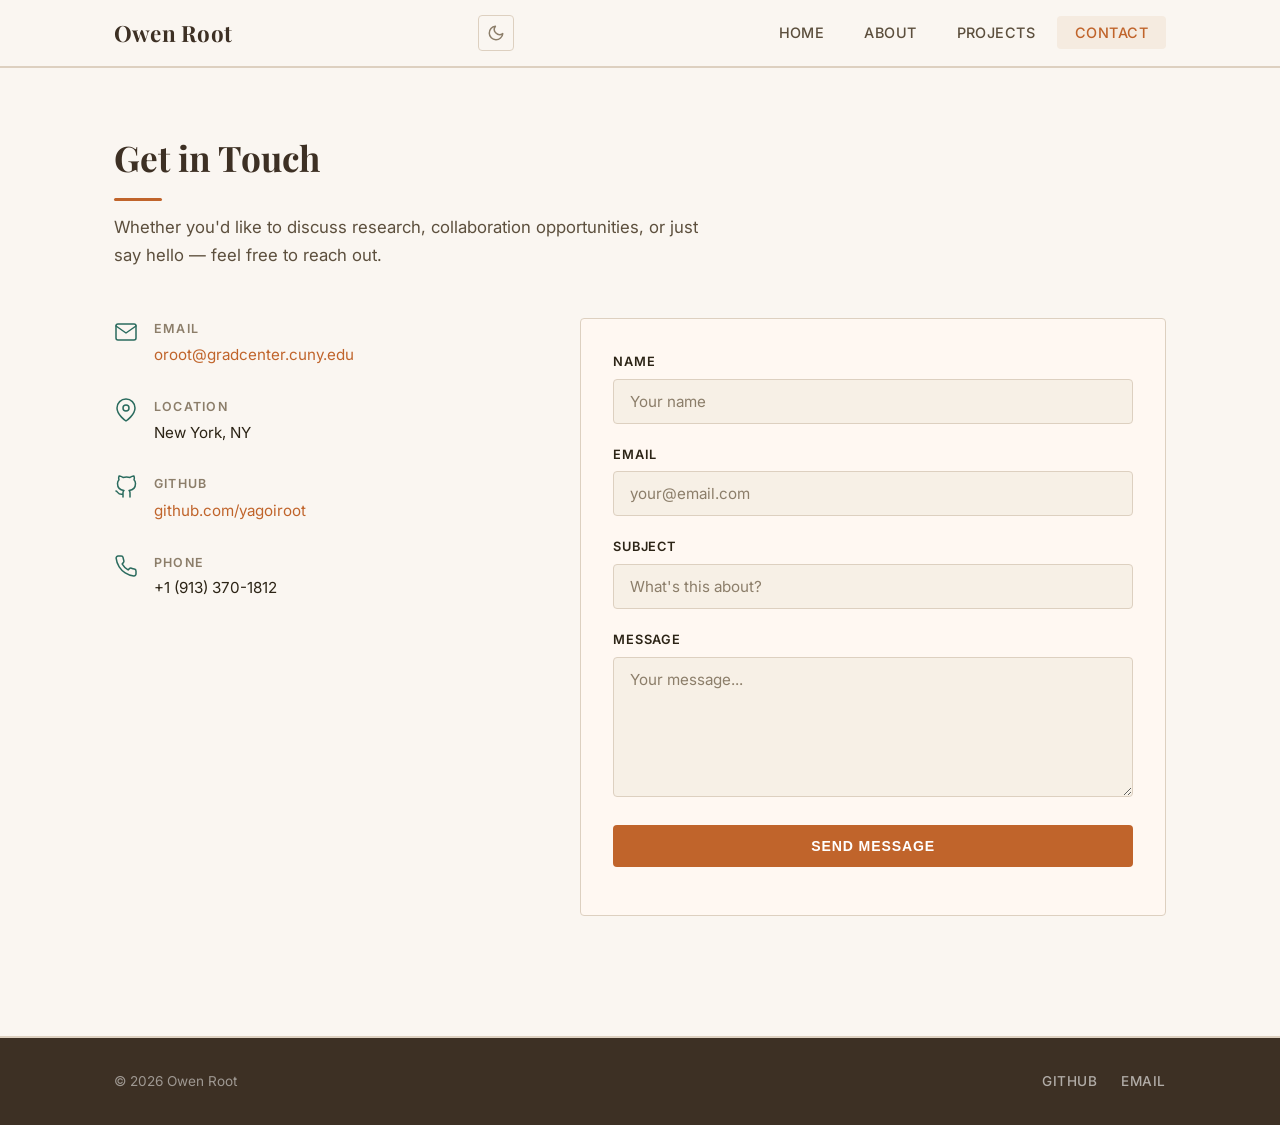
==== commit 068231d4: "Added Darkmode fucntionality" ====
--- a/contact.html
+++ b/contact.html
@@ -7,17 +7,24 @@
   <link rel="preconnect" href="https://fonts.googleapis.com">
   <link rel="preconnect" href="https://fonts.gstatic.com" crossorigin>
   <link href="https://fonts.googleapis.com/css2?family=Inter:wght@400;500;600;700&family=Playfair+Display:ital,wght@0,400;0,600;0,700;1,400&display=swap" rel="stylesheet">
+  <link rel="icon" type="image/png" href="favicon.png">
   <link rel="stylesheet" href="styles.css">
 </head>
 <body>
   <nav class="navbar" id="navbar">
     <div class="nav-container">
       <a href="index.html" class="nav-logo">Owen Root</a>
-      <button class="nav-toggle" id="nav-toggle" aria-label="Toggle navigation">
-        <span></span>
-        <span></span>
-        <span></span>
-      </button>
+      <div style="display:flex;align-items:center;gap:8px;">
+        <button class="theme-toggle" aria-label="Toggle dark mode">
+          <svg class="icon-moon" viewBox="0 0 24 24" fill="none" stroke="currentColor" stroke-width="2" stroke-linecap="round" stroke-linejoin="round"><path d="M21 12.79A9 9 0 1 1 11.21 3 7 7 0 0 0 21 12.79z"/></svg>
+          <svg class="icon-sun" viewBox="0 0 24 24" fill="none" stroke="currentColor" stroke-width="2" stroke-linecap="round" stroke-linejoin="round"><circle cx="12" cy="12" r="5"/><line x1="12" y1="1" x2="12" y2="3"/><line x1="12" y1="21" x2="12" y2="23"/><line x1="4.22" y1="4.22" x2="5.64" y2="5.64"/><line x1="18.36" y1="18.36" x2="19.78" y2="19.78"/><line x1="1" y1="12" x2="3" y2="12"/><line x1="21" y1="12" x2="23" y2="12"/><line x1="4.22" y1="19.78" x2="5.64" y2="18.36"/><line x1="18.36" y1="5.64" x2="19.78" y2="4.22"/></svg>
+        </button>
+        <button class="nav-toggle" id="nav-toggle" aria-label="Toggle navigation">
+          <span></span>
+          <span></span>
+          <span></span>
+        </button>
+      </div>
       <ul class="nav-links" id="nav-links">
         <li><a href="index.html">Home</a></li>
         <li><a href="index.html#about">About</a></li>
--- a/styles.css
+++ b/styles.css
@@ -23,6 +23,14 @@
   --color-teal-light: #3a8b7a;
   --color-mustard: #c9a227;
   --color-cream: #f7f0e6;
+  --color-nav-bg: rgba(250, 246, 241, 0.95);
+  --color-nav-bg-solid: rgba(250, 246, 241, 0.98);
+  --color-btn-text: #fff;
+  --color-footer-text: rgba(255, 255, 255, 0.5);
+  --color-footer-link: rgba(255, 255, 255, 0.6);
+  --color-error: #b53a25;
+  --color-focus-ring: rgba(192, 100, 43, 0.1);
+  --color-skill-border: rgba(192, 100, 43, 0.15);
   --font-serif: 'Playfair Display', Georgia, 'Times New Roman', serif;
   --font-sans: 'Inter', 'Segoe UI', system-ui, -apple-system, sans-serif;
   --font-mono: 'Consolas', 'Fira Code', monospace;
@@ -35,6 +43,35 @@
   --transition: 0.3s ease;
 }
 
+/* ===== Dark Mode ===== */
+html.dark {
+  --color-bg: #1a1714;
+  --color-surface: #242018;
+  --color-text: #e8e0d4;
+  --color-text-secondary: #b5a998;
+  --color-accent: #d4783f;
+  --color-accent-light: #e08b52;
+  --color-accent-subtle: #2e2418;
+  --color-border: #3d3528;
+  --color-muted: #8a7e6e;
+  --color-warm-dark: #ede5d8;
+  --color-teal: #4db3a0;
+  --color-teal-light: #5fc9b4;
+  --color-mustard: #dbb63a;
+  --color-cream: #201c16;
+  --color-nav-bg: rgba(26, 23, 20, 0.95);
+  --color-nav-bg-solid: rgba(26, 23, 20, 0.98);
+  --color-btn-text: #1a1714;
+  --color-footer-text: rgba(232, 224, 212, 0.45);
+  --color-footer-link: rgba(232, 224, 212, 0.6);
+  --color-error: #e05a3a;
+  --color-focus-ring: rgba(212, 120, 63, 0.2);
+  --color-skill-border: rgba(212, 120, 63, 0.25);
+  --shadow-sm: 0 1px 4px rgba(0, 0, 0, 0.2);
+  --shadow-md: 0 4px 16px rgba(0, 0, 0, 0.3);
+  --shadow-lg: 0 8px 32px rgba(0, 0, 0, 0.35);
+}
+
 html {
   scroll-behavior: smooth;
   font-size: 16px;
@@ -46,6 +83,7 @@
   background: var(--color-bg);
   line-height: 1.7;
   -webkit-font-smoothing: antialiased;
+  transition: background-color 0.4s ease, color 0.4s ease;
 }
 
 a {
@@ -77,12 +115,12 @@
   left: 0;
   right: 0;
   height: var(--nav-height);
-  background: rgba(250, 246, 241, 0.95);
+  background: var(--color-nav-bg);
   backdrop-filter: blur(10px);
   -webkit-backdrop-filter: blur(10px);
   border-bottom: 2px solid var(--color-border);
   z-index: 1000;
-  transition: box-shadow var(--transition);
+  transition: box-shadow var(--transition), background var(--transition), border-color var(--transition);
 }
 
 .navbar.scrolled {
@@ -115,6 +153,7 @@
   display: flex;
   list-style: none;
   gap: 4px;
+  align-items: center;
 }
 
 .nav-links a {
@@ -153,6 +192,50 @@
   transition: all var(--transition);
 }
 
+/* ===== Theme Toggle ===== */
+.theme-toggle {
+  background: none;
+  border: 1px solid var(--color-border);
+  border-radius: var(--radius);
+  cursor: pointer;
+  padding: 6px;
+  display: flex;
+  align-items: center;
+  justify-content: center;
+  width: 36px;
+  height: 36px;
+  color: var(--color-muted);
+  transition: all var(--transition);
+  flex-shrink: 0;
+}
+
+.theme-toggle:hover {
+  color: var(--color-accent);
+  border-color: var(--color-accent);
+  background: var(--color-accent-subtle);
+}
+
+.theme-toggle svg {
+  width: 18px;
+  height: 18px;
+}
+
+.theme-toggle .icon-moon {
+  display: block;
+}
+
+.theme-toggle .icon-sun {
+  display: none;
+}
+
+html.dark .theme-toggle .icon-moon {
+  display: none;
+}
+
+html.dark .theme-toggle .icon-sun {
+  display: block;
+}
+
 /* ===== Hero ===== */
 .hero {
   min-height: 100vh;
@@ -163,6 +246,7 @@
   background: var(--color-cream);
   position: relative;
   overflow: hidden;
+  transition: background-color 0.4s ease;
 }
 
 /* Geometric decorative elements */
@@ -257,12 +341,12 @@
 
 .btn-primary {
   background: var(--color-accent);
-  color: #fff;
+  color: var(--color-btn-text);
 }
 
 .btn-primary:hover {
   background: var(--color-accent-light);
-  color: #fff;
+  color: var(--color-btn-text);
   transform: translateY(-2px);
   box-shadow: var(--shadow-md);
 }
@@ -275,7 +359,7 @@
 
 .btn-secondary:hover {
   background: var(--color-accent);
-  color: #fff;
+  color: var(--color-btn-text);
   transform: translateY(-2px);
 }
 
@@ -317,6 +401,7 @@
 .about {
   padding: 100px 0 80px;
   background: var(--color-bg);
+  transition: background-color 0.4s ease;
 }
 
 .about-grid {
@@ -339,6 +424,7 @@
   border-radius: var(--radius);
   padding: 24px;
   margin-bottom: 20px;
+  transition: background-color 0.4s ease, border-color 0.4s ease;
 }
 
 .detail-card h3 {
@@ -387,7 +473,7 @@
   font-size: 0.82rem;
   font-weight: 600;
   letter-spacing: 0.02em;
-  border: 1px solid rgba(192, 100, 43, 0.15);
+  border: 1px solid var(--color-skill-border);
 }
 
 .interests-list {
@@ -657,6 +743,7 @@
   border: 1px solid var(--color-border);
   border-radius: var(--radius);
   padding: 32px;
+  transition: background-color 0.4s ease, border-color 0.4s ease;
 }
 
 .form-group {
@@ -683,14 +770,14 @@
   font-size: 0.95rem;
   color: var(--color-text);
   background: var(--color-cream);
-  transition: border-color var(--transition), box-shadow var(--transition);
+  transition: border-color var(--transition), box-shadow var(--transition), background-color 0.4s ease;
   outline: none;
 }
 
 .form-group input:focus,
 .form-group textarea:focus {
   border-color: var(--color-accent);
-  box-shadow: 0 0 0 3px rgba(192, 100, 43, 0.1);
+  box-shadow: 0 0 0 3px var(--color-focus-ring);
 }
 
 .form-group input::placeholder,
@@ -714,7 +801,7 @@
 }
 
 .form-status.error {
-  color: #b53a25;
+  color: var(--color-error);
 }
 
 /* ===== Footer ===== */
@@ -723,6 +810,7 @@
   padding: 32px 0;
   margin-top: 40px;
   background: var(--color-warm-dark);
+  transition: background-color 0.4s ease;
 }
 
 .footer-content {
@@ -733,7 +821,7 @@
 
 .footer-content p {
   font-size: 0.85rem;
-  color: rgba(255, 255, 255, 0.5);
+  color: var(--color-footer-text);
 }
 
 .footer-links {
@@ -743,7 +831,7 @@
 
 .footer-links a {
   font-size: 0.85rem;
-  color: rgba(255, 255, 255, 0.6);
+  color: var(--color-footer-link);
   letter-spacing: 0.04em;
   text-transform: uppercase;
   font-weight: 500;
@@ -776,7 +864,7 @@
     top: var(--nav-height);
     left: 0;
     right: 0;
-    background: rgba(250, 246, 241, 0.98);
+    background: var(--color-nav-bg-solid);
     backdrop-filter: blur(10px);
     flex-direction: column;
     padding: 16px 24px;
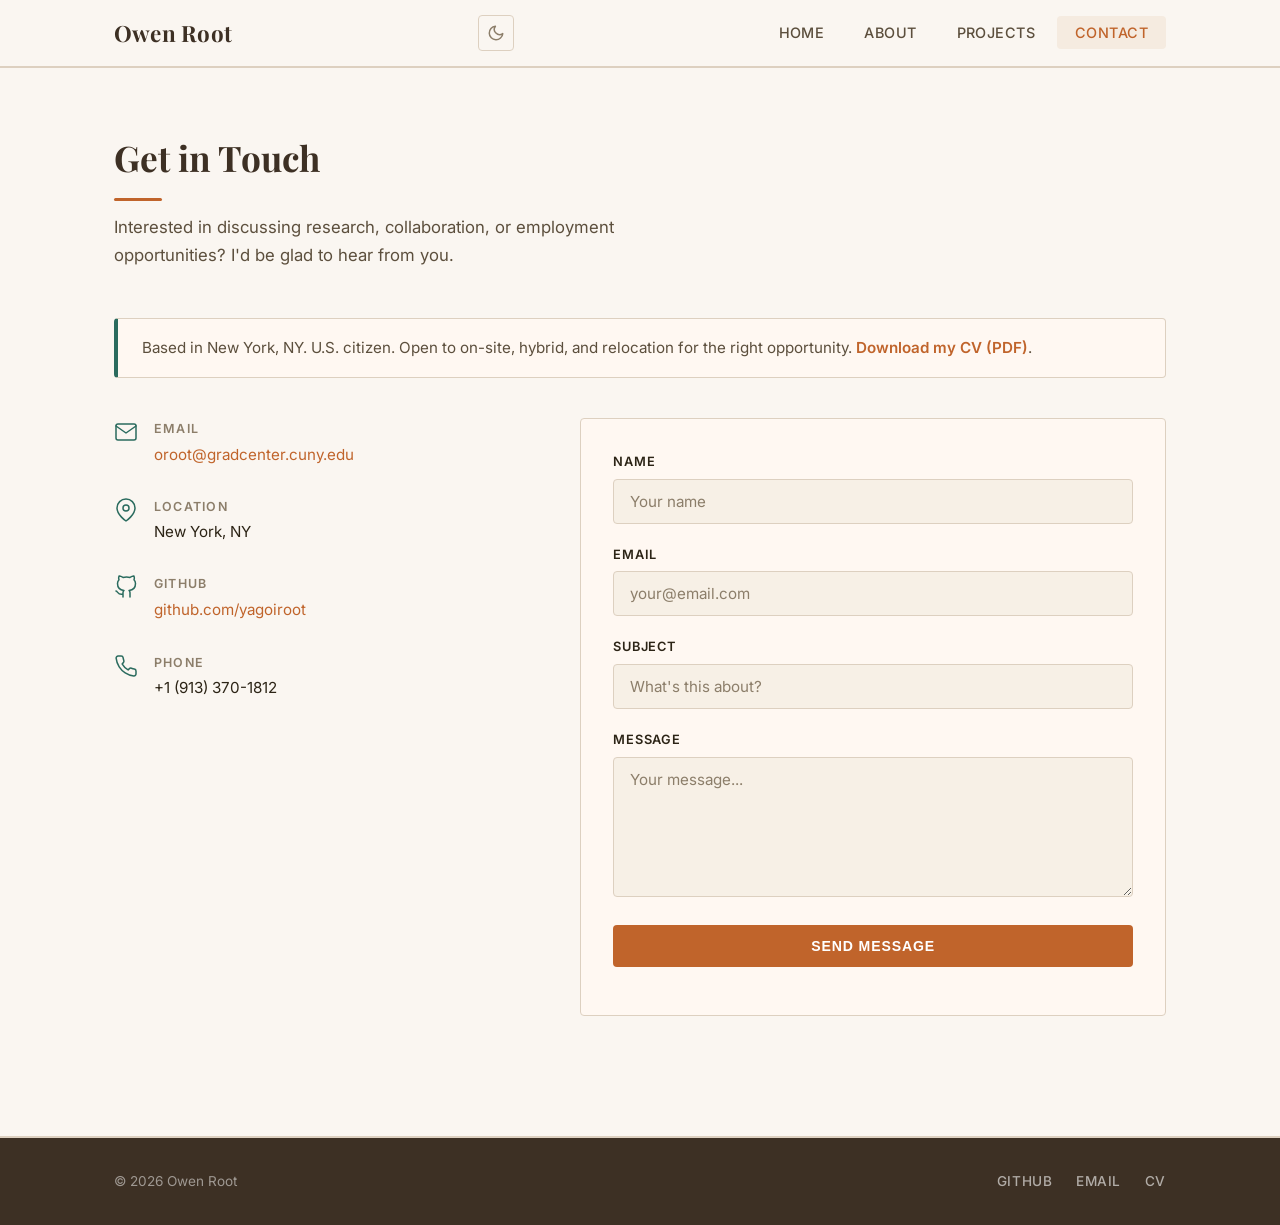
==== commit 7911d0f2: "Reformatted site structure" ====
--- a/contact.html
+++ b/contact.html
@@ -3,7 +3,7 @@
 <head>
   <meta charset="UTF-8">
   <meta name="viewport" content="width=device-width, initial-scale=1.0">
-  <title>Contact — Owen Root</title>
+  <title>Contact &mdash; Owen Root</title>
   <link rel="preconnect" href="https://fonts.googleapis.com">
   <link rel="preconnect" href="https://fonts.gstatic.com" crossorigin>
   <link href="https://fonts.googleapis.com/css2?family=Inter:wght@400;500;600;700&family=Playfair+Display:ital,wght@0,400;0,600;0,700;1,400&display=swap" rel="stylesheet">
@@ -16,8 +16,8 @@
       <a href="index.html" class="nav-logo">Owen Root</a>
       <div style="display:flex;align-items:center;gap:8px;">
         <button class="theme-toggle" aria-label="Toggle dark mode">
-          <svg class="icon-moon" viewBox="0 0 24 24" fill="none" stroke="currentColor" stroke-width="2" stroke-linecap="round" stroke-linejoin="round"><path d="M21 12.79A9 9 0 1 1 11.21 3 7 7 0 0 0 21 12.79z"/></svg>
-          <svg class="icon-sun" viewBox="0 0 24 24" fill="none" stroke="currentColor" stroke-width="2" stroke-linecap="round" stroke-linejoin="round"><circle cx="12" cy="12" r="5"/><line x1="12" y1="1" x2="12" y2="3"/><line x1="12" y1="21" x2="12" y2="23"/><line x1="4.22" y1="4.22" x2="5.64" y2="5.64"/><line x1="18.36" y1="18.36" x2="19.78" y2="19.78"/><line x1="1" y1="12" x2="3" y2="12"/><line x1="21" y1="12" x2="23" y2="12"/><line x1="4.22" y1="19.78" x2="5.64" y2="18.36"/><line x1="18.36" y1="5.64" x2="19.78" y2="4.22"/></svg>
+          <svg class="icon-moon" xmlns="http://www.w3.org/2000/svg" width="24" height="24" viewBox="0 0 24 24" fill="none" stroke="currentColor" stroke-width="2" stroke-linecap="round" stroke-linejoin="round"><path d="M21 12.79A9 9 0 1 1 11.21 3 7 7 0 0 0 21 12.79z"/></svg>
+          <svg class="icon-sun" xmlns="http://www.w3.org/2000/svg" width="24" height="24" viewBox="0 0 24 24" fill="none" stroke="currentColor" stroke-width="2" stroke-linecap="round" stroke-linejoin="round"><circle cx="12" cy="12" r="5"/><line x1="12" y1="1" x2="12" y2="3"/><line x1="12" y1="21" x2="12" y2="23"/><line x1="4.22" y1="4.22" x2="5.64" y2="5.64"/><line x1="18.36" y1="18.36" x2="19.78" y2="19.78"/><line x1="1" y1="12" x2="3" y2="12"/><line x1="21" y1="12" x2="23" y2="12"/><line x1="4.22" y1="19.78" x2="5.64" y2="18.36"/><line x1="18.36" y1="5.64" x2="19.78" y2="4.22"/></svg>
         </button>
         <button class="nav-toggle" id="nav-toggle" aria-label="Toggle navigation">
           <span></span>
@@ -38,9 +38,17 @@
     <div class="container">
       <h2 class="section-title">Get in Touch</h2>
       <p class="section-subtitle">
-        Whether you'd like to discuss research, collaboration opportunities, or
-        just say hello — feel free to reach out.
+        Interested in discussing research, collaboration, or employment opportunities?
+        I'd be glad to hear from you.
       </p>
+
+      <div class="contact-availability">
+        <p>
+          Based in New York, NY. U.S. citizen. Open to on-site, hybrid, and
+          relocation for the right opportunity.
+          <a href="CV_Owen_Root.pdf" download>Download my CV (PDF)</a>.
+        </p>
+      </div>
 
       <div class="contact-grid">
         <div class="contact-info">
@@ -118,6 +126,7 @@
         <div class="footer-links">
           <a href="https://github.com/yagoiroot" target="_blank" rel="noopener">GitHub</a>
           <a href="mailto:oroot@gradcenter.cuny.edu">Email</a>
+          <a href="CV_Owen_Root.pdf" download>CV</a>
         </div>
       </div>
     </div>
--- a/styles.css
+++ b/styles.css
@@ -23,6 +23,7 @@
   --color-teal-light: #3a8b7a;
   --color-mustard: #c9a227;
   --color-cream: #f7f0e6;
+  --color-footer-bg: #3d3024;
   --color-nav-bg: rgba(250, 246, 241, 0.95);
   --color-nav-bg-solid: rgba(250, 246, 241, 0.98);
   --color-btn-text: #fff;
@@ -59,6 +60,7 @@
   --color-teal-light: #5fc9b4;
   --color-mustard: #dbb63a;
   --color-cream: #201c16;
+  --color-footer-bg: #121010;
   --color-nav-bg: rgba(26, 23, 20, 0.95);
   --color-nav-bg-solid: rgba(26, 23, 20, 0.98);
   --color-btn-text: #1a1714;
@@ -302,17 +304,21 @@
 }
 
 .hero-tagline {
-  font-size: 1.15rem;
+  font-size: 1.1rem;
   color: var(--color-text-secondary);
   margin-bottom: 20px;
   font-weight: 400;
   font-style: italic;
+  max-width: 620px;
+  margin-left: auto;
+  margin-right: auto;
+  line-height: 1.7;
 }
 
 .hero-summary {
   font-size: 1.02rem;
   color: var(--color-muted);
-  max-width: 540px;
+  max-width: 560px;
   margin: 0 auto 36px;
   line-height: 1.8;
 }
@@ -322,6 +328,13 @@
   gap: 16px;
   justify-content: center;
   flex-wrap: wrap;
+  margin-bottom: 20px;
+}
+
+.hero-meta {
+  font-size: 0.88rem;
+  color: var(--color-muted);
+  letter-spacing: 0.02em;
 }
 
 /* ===== Buttons ===== */
@@ -404,17 +417,102 @@
   transition: background-color 0.4s ease;
 }
 
-.about-grid {
-  display: grid;
-  grid-template-columns: 1fr 1fr;
-  gap: 48px;
-  margin-bottom: 64px;
-}
-
-.about-text p {
+.about-intro {
+  max-width: 760px;
+  margin-bottom: 48px;
+}
+
+.about-intro p {
   margin-bottom: 16px;
   color: var(--color-text-secondary);
   line-height: 1.85;
+}
+
+/* ===== Expertise Tracks ===== */
+.expertise-tracks {
+  display: grid;
+  grid-template-columns: 1fr 1fr;
+  gap: 24px;
+  margin-bottom: 48px;
+}
+
+.track-card {
+  background: var(--color-surface);
+  border: 1px solid var(--color-border);
+  border-radius: var(--radius);
+  padding: 28px;
+  position: relative;
+  overflow: hidden;
+  transition: all var(--transition);
+}
+
+.track-card::before {
+  content: '';
+  position: absolute;
+  top: 0;
+  left: 0;
+  right: 0;
+  height: 4px;
+  background: linear-gradient(90deg, var(--color-accent), var(--color-teal));
+}
+
+.track-card:hover {
+  box-shadow: var(--shadow-md);
+}
+
+.track-icon {
+  width: 40px;
+  height: 40px;
+  color: var(--color-teal);
+  margin-bottom: 16px;
+}
+
+.track-icon svg {
+  width: 100%;
+  height: 100%;
+}
+
+.track-card h3 {
+  font-family: var(--font-serif);
+  font-size: 1.15rem;
+  font-weight: 700;
+  margin-bottom: 16px;
+  color: var(--color-warm-dark);
+}
+
+.track-highlights {
+  list-style: none;
+  margin-bottom: 20px;
+}
+
+.track-highlights li {
+  font-size: 0.9rem;
+  color: var(--color-text-secondary);
+  padding: 5px 0 5px 20px;
+  position: relative;
+  line-height: 1.6;
+}
+
+.track-highlights li::before {
+  content: '';
+  position: absolute;
+  left: 0;
+  top: 12px;
+  width: 8px;
+  height: 8px;
+  background: var(--color-mustard);
+  transform: rotate(45deg);
+}
+
+.track-skills {
+  display: flex;
+  flex-wrap: wrap;
+  gap: 6px;
+}
+
+/* ===== About Details ===== */
+.about-details {
+  margin-bottom: 48px;
 }
 
 .detail-card {
@@ -476,31 +574,6 @@
   border: 1px solid var(--color-skill-border);
 }
 
-.interests-list {
-  list-style: none;
-  display: grid;
-  grid-template-columns: 1fr 1fr;
-  gap: 8px;
-}
-
-.interests-list li {
-  font-size: 0.9rem;
-  color: var(--color-text-secondary);
-  padding-left: 20px;
-  position: relative;
-}
-
-.interests-list li::before {
-  content: '';
-  position: absolute;
-  left: 0;
-  top: 9px;
-  width: 8px;
-  height: 8px;
-  background: var(--color-mustard);
-  transform: rotate(45deg);
-}
-
 /* ===== Publications ===== */
 .publications {
   margin-bottom: 64px;
@@ -593,11 +666,152 @@
   font-size: 0.95rem;
 }
 
+.timeline-details {
+  list-style: none;
+  margin: 0;
+  padding: 0;
+}
+
+.timeline-details li {
+  font-size: 0.92rem;
+  color: var(--color-text-secondary);
+  line-height: 1.7;
+  padding: 4px 0 4px 18px;
+  position: relative;
+}
+
+.timeline-details li::before {
+  content: '';
+  position: absolute;
+  left: 0;
+  top: 12px;
+  width: 6px;
+  height: 6px;
+  background: var(--color-mustard);
+  border-radius: 50%;
+}
+
+.timeline-details a {
+  font-weight: 500;
+}
+
 /* ===== Projects Page ===== */
 .projects-page {
   padding: calc(var(--nav-height) + 60px) 0 80px;
 }
 
+/* Project Section Headers */
+.project-section-header {
+  margin-top: 56px;
+  margin-bottom: 24px;
+  padding-bottom: 12px;
+  border-bottom: 2px solid var(--color-border);
+}
+
+.project-section-header:first-of-type {
+  margin-top: 0;
+}
+
+.project-section-header h3 {
+  font-family: var(--font-serif);
+  font-size: 1.3rem;
+  font-weight: 700;
+  color: var(--color-warm-dark);
+  margin-bottom: 4px;
+}
+
+.project-section-header p {
+  font-size: 0.92rem;
+  color: var(--color-muted);
+}
+
+/* Featured Project Cards */
+.featured-grid {
+  display: grid;
+  grid-template-columns: 1fr 1fr;
+  gap: 24px;
+  margin-bottom: 16px;
+}
+
+.featured-card {
+  display: block;
+  background: var(--color-surface);
+  border: 1px solid var(--color-border);
+  border-radius: var(--radius);
+  overflow: hidden;
+  transition: all var(--transition);
+  text-decoration: none;
+  color: inherit;
+  position: relative;
+}
+
+.featured-card:hover {
+  transform: translateY(-4px);
+  box-shadow: var(--shadow-lg);
+  color: inherit;
+}
+
+.featured-card-accent {
+  height: 5px;
+  background: linear-gradient(90deg, var(--color-accent), var(--color-teal));
+}
+
+.featured-card-content {
+  padding: 28px;
+  display: flex;
+  flex-direction: column;
+  height: 100%;
+}
+
+.featured-card .project-icon {
+  width: 44px;
+  height: 44px;
+  margin-bottom: 16px;
+  color: var(--color-teal);
+}
+
+.featured-card .project-icon svg {
+  width: 100%;
+  height: 100%;
+}
+
+.featured-card h3 {
+  font-family: var(--font-serif);
+  font-size: 1.15rem;
+  font-weight: 700;
+  margin-bottom: 12px;
+  color: var(--color-warm-dark);
+}
+
+.featured-card .project-description {
+  font-size: 0.92rem;
+  color: var(--color-text-secondary);
+  line-height: 1.7;
+  margin-bottom: 16px;
+  flex: 1;
+}
+
+.featured-card .project-tags {
+  display: flex;
+  flex-wrap: wrap;
+  gap: 6px;
+  margin-bottom: 16px;
+}
+
+.featured-link {
+  font-size: 0.88rem;
+  font-weight: 600;
+  color: var(--color-teal);
+  letter-spacing: 0.02em;
+  margin-top: auto;
+}
+
+.featured-card:hover .featured-link {
+  color: var(--color-teal-light);
+  text-decoration: underline;
+}
+
+/* Regular Project Cards */
 .projects-grid {
   display: grid;
   grid-template-columns: repeat(auto-fill, minmax(320px, 1fr));
@@ -696,9 +910,195 @@
   text-decoration: underline;
 }
 
+/* ===== Case Study Pages ===== */
+.case-study-page {
+  padding: calc(var(--nav-height) + 40px) 0 80px;
+}
+
+.back-link {
+  display: inline-block;
+  font-size: 0.88rem;
+  font-weight: 600;
+  color: var(--color-muted);
+  margin-bottom: 32px;
+  letter-spacing: 0.02em;
+}
+
+.back-link:hover {
+  color: var(--color-accent);
+}
+
+.case-study-hero-section {
+  margin-bottom: 48px;
+  padding-bottom: 32px;
+  border-bottom: 2px solid var(--color-border);
+}
+
+.case-study-title {
+  font-family: var(--font-serif);
+  font-size: clamp(1.8rem, 4vw, 2.6rem);
+  font-weight: 700;
+  color: var(--color-warm-dark);
+  margin-bottom: 16px;
+  line-height: 1.2;
+}
+
+.case-study-subtitle {
+  font-size: 1.08rem;
+  color: var(--color-text-secondary);
+  line-height: 1.7;
+  max-width: 700px;
+  margin-bottom: 20px;
+}
+
+.case-study-tags {
+  display: flex;
+  flex-wrap: wrap;
+  gap: 8px;
+}
+
+.case-study-content {
+  max-width: 760px;
+}
+
+.case-study-section {
+  margin-bottom: 40px;
+}
+
+.case-study-section h2 {
+  font-family: var(--font-serif);
+  font-size: 1.35rem;
+  font-weight: 700;
+  color: var(--color-warm-dark);
+  margin-bottom: 16px;
+  padding-bottom: 8px;
+  border-bottom: 1px solid var(--color-border);
+}
+
+.case-study-section p {
+  font-size: 0.95rem;
+  color: var(--color-text-secondary);
+  line-height: 1.85;
+  margin-bottom: 12px;
+}
+
+.case-study-list {
+  padding-left: 0;
+  list-style: none;
+  margin-bottom: 12px;
+}
+
+.case-study-list li {
+  font-size: 0.93rem;
+  color: var(--color-text-secondary);
+  line-height: 1.75;
+  padding: 6px 0 6px 22px;
+  position: relative;
+}
+
+ul.case-study-list li::before {
+  content: '';
+  position: absolute;
+  left: 0;
+  top: 14px;
+  width: 8px;
+  height: 8px;
+  background: var(--color-mustard);
+  transform: rotate(45deg);
+}
+
+ol.case-study-list {
+  counter-reset: step-counter;
+}
+
+ol.case-study-list li {
+  counter-increment: step-counter;
+}
+
+ol.case-study-list li::before {
+  content: counter(step-counter);
+  position: absolute;
+  left: 0;
+  top: 6px;
+  width: 20px;
+  height: 20px;
+  background: var(--color-accent);
+  color: var(--color-btn-text);
+  border-radius: 50%;
+  font-size: 0.72rem;
+  font-weight: 700;
+  display: flex;
+  align-items: center;
+  justify-content: center;
+  line-height: 1;
+}
+
+/* Outcomes Grid */
+.outcomes-grid {
+  display: grid;
+  grid-template-columns: 1fr 1fr;
+  gap: 16px;
+}
+
+.outcome-item {
+  background: var(--color-surface);
+  border: 1px solid var(--color-border);
+  border-left: 4px solid var(--color-teal);
+  border-radius: var(--radius);
+  padding: 16px 20px;
+  transition: background-color 0.4s ease, border-color 0.4s ease;
+}
+
+.outcome-label {
+  display: block;
+  font-size: 0.75rem;
+  font-weight: 700;
+  text-transform: uppercase;
+  letter-spacing: 0.08em;
+  color: var(--color-teal);
+  margin-bottom: 6px;
+}
+
+.outcome-value {
+  display: block;
+  font-size: 0.9rem;
+  color: var(--color-text-secondary);
+  line-height: 1.5;
+}
+
+/* Case Study Navigation */
+.case-study-nav {
+  margin-top: 56px;
+  padding-top: 32px;
+  border-top: 2px solid var(--color-border);
+  display: flex;
+  gap: 16px;
+  flex-wrap: wrap;
+}
+
 /* ===== Contact Page ===== */
 .contact-page {
   padding: calc(var(--nav-height) + 60px) 0 80px;
+}
+
+.contact-availability {
+  background: var(--color-surface);
+  border: 1px solid var(--color-border);
+  border-left: 4px solid var(--color-teal);
+  border-radius: var(--radius);
+  padding: 16px 24px;
+  margin-bottom: 40px;
+  transition: background-color 0.4s ease, border-color 0.4s ease;
+}
+
+.contact-availability p {
+  font-size: 0.95rem;
+  color: var(--color-text-secondary);
+  line-height: 1.7;
+}
+
+.contact-availability a {
+  font-weight: 600;
 }
 
 .contact-grid {
@@ -809,7 +1209,7 @@
   border-top: 2px solid var(--color-border);
   padding: 32px 0;
   margin-top: 40px;
-  background: var(--color-warm-dark);
+  background: var(--color-footer-bg);
   transition: background-color 0.4s ease;
 }
 
@@ -881,12 +1281,15 @@
     pointer-events: all;
   }
 
-  .about-grid {
+  .expertise-tracks {
     grid-template-columns: 1fr;
-    gap: 32px;
-  }
-
-  .interests-list {
+  }
+
+  .featured-grid {
+    grid-template-columns: 1fr;
+  }
+
+  .outcomes-grid {
     grid-template-columns: 1fr;
   }
 
@@ -917,6 +1320,10 @@
   .hero::after {
     display: none;
   }
+
+  .case-study-nav {
+    flex-direction: column;
+  }
 }
 
 @media (max-width: 480px) {
@@ -932,4 +1339,12 @@
   .contact-form {
     padding: 20px;
   }
-}
+
+  .case-study-title {
+    font-size: 1.6rem;
+  }
+
+  .track-card {
+    padding: 20px;
+  }
+}
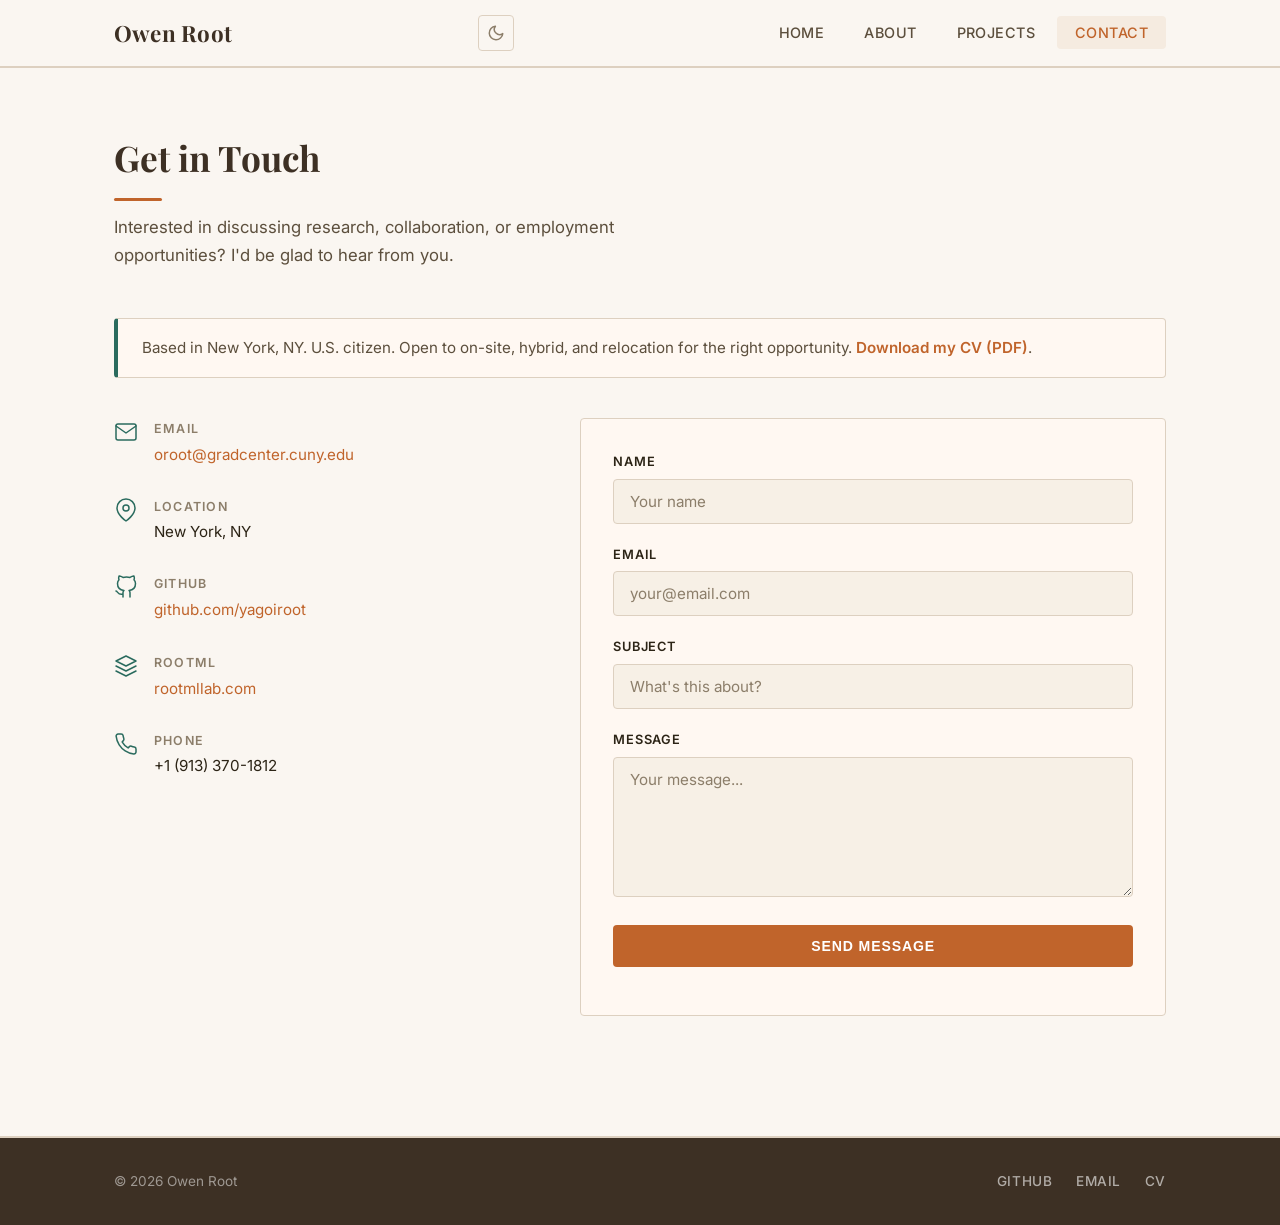
==== commit 5b1d83c3: "Added new CV content" ====
--- a/contact.html
+++ b/contact.html
@@ -86,6 +86,18 @@
 
           <div class="contact-item">
             <svg viewBox="0 0 24 24" fill="none" stroke="currentColor" stroke-width="1.5" stroke-linecap="round" stroke-linejoin="round">
+              <path d="M12 2L2 7l10 5 10-5-10-5z"/>
+              <path d="M2 17l10 5 10-5"/>
+              <path d="M2 12l10 5 10-5"/>
+            </svg>
+            <div>
+              <h4>RootML</h4>
+              <a href="https://rootmllab.com" target="_blank" rel="noopener">rootmllab.com</a>
+            </div>
+          </div>
+
+          <div class="contact-item">
+            <svg viewBox="0 0 24 24" fill="none" stroke="currentColor" stroke-width="1.5" stroke-linecap="round" stroke-linejoin="round">
               <path d="M22 16.92v3a2 2 0 0 1-2.18 2 19.79 19.79 0 0 1-8.63-3.07 19.5 19.5 0 0 1-6-6A19.79 19.79 0 0 1 2.12 4.18 2 2 0 0 1 4.11 2h3a2 2 0 0 1 2 1.72c.127.96.362 1.903.7 2.81a2 2 0 0 1-.45 2.11L8.09 9.91a16 16 0 0 0 6 6l1.27-1.27a2 2 0 0 1 2.11-.45c.907.338 1.85.573 2.81.7A2 2 0 0 1 22 16.92z"/>
             </svg>
             <div>
